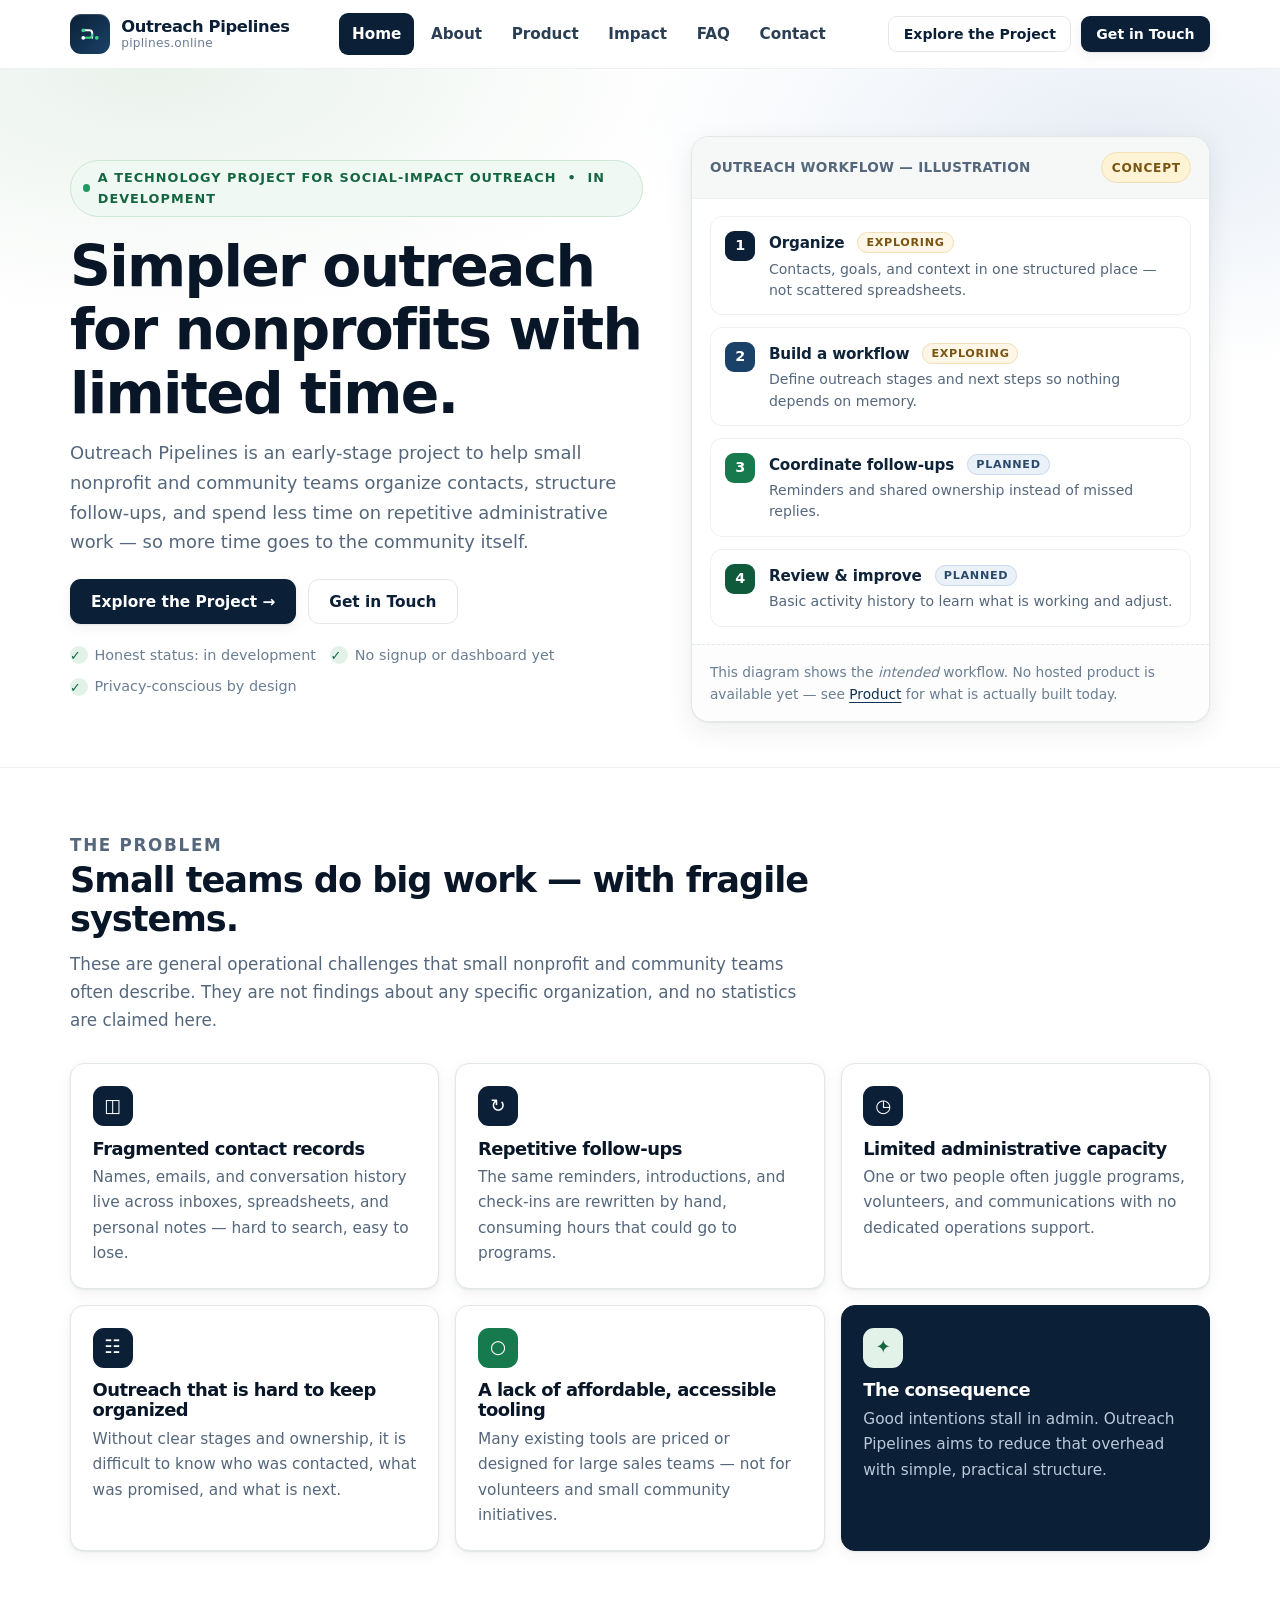
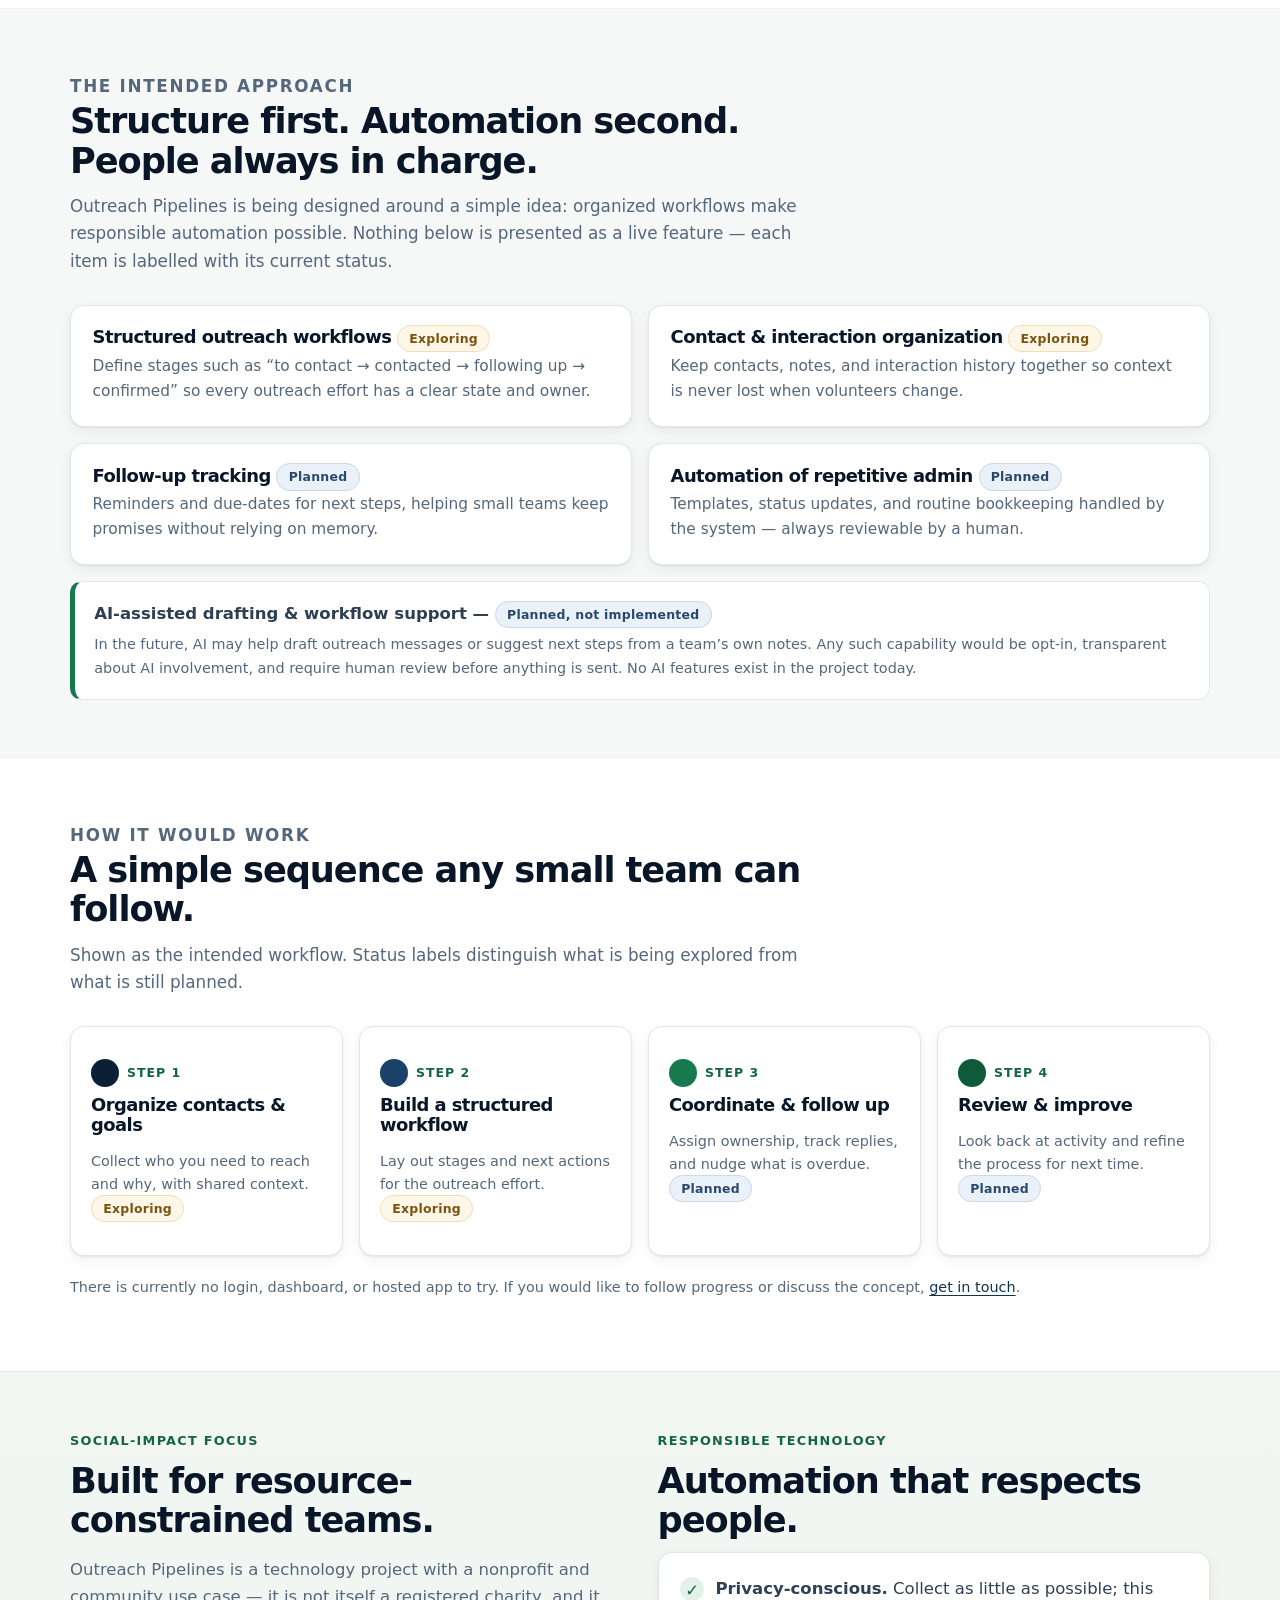
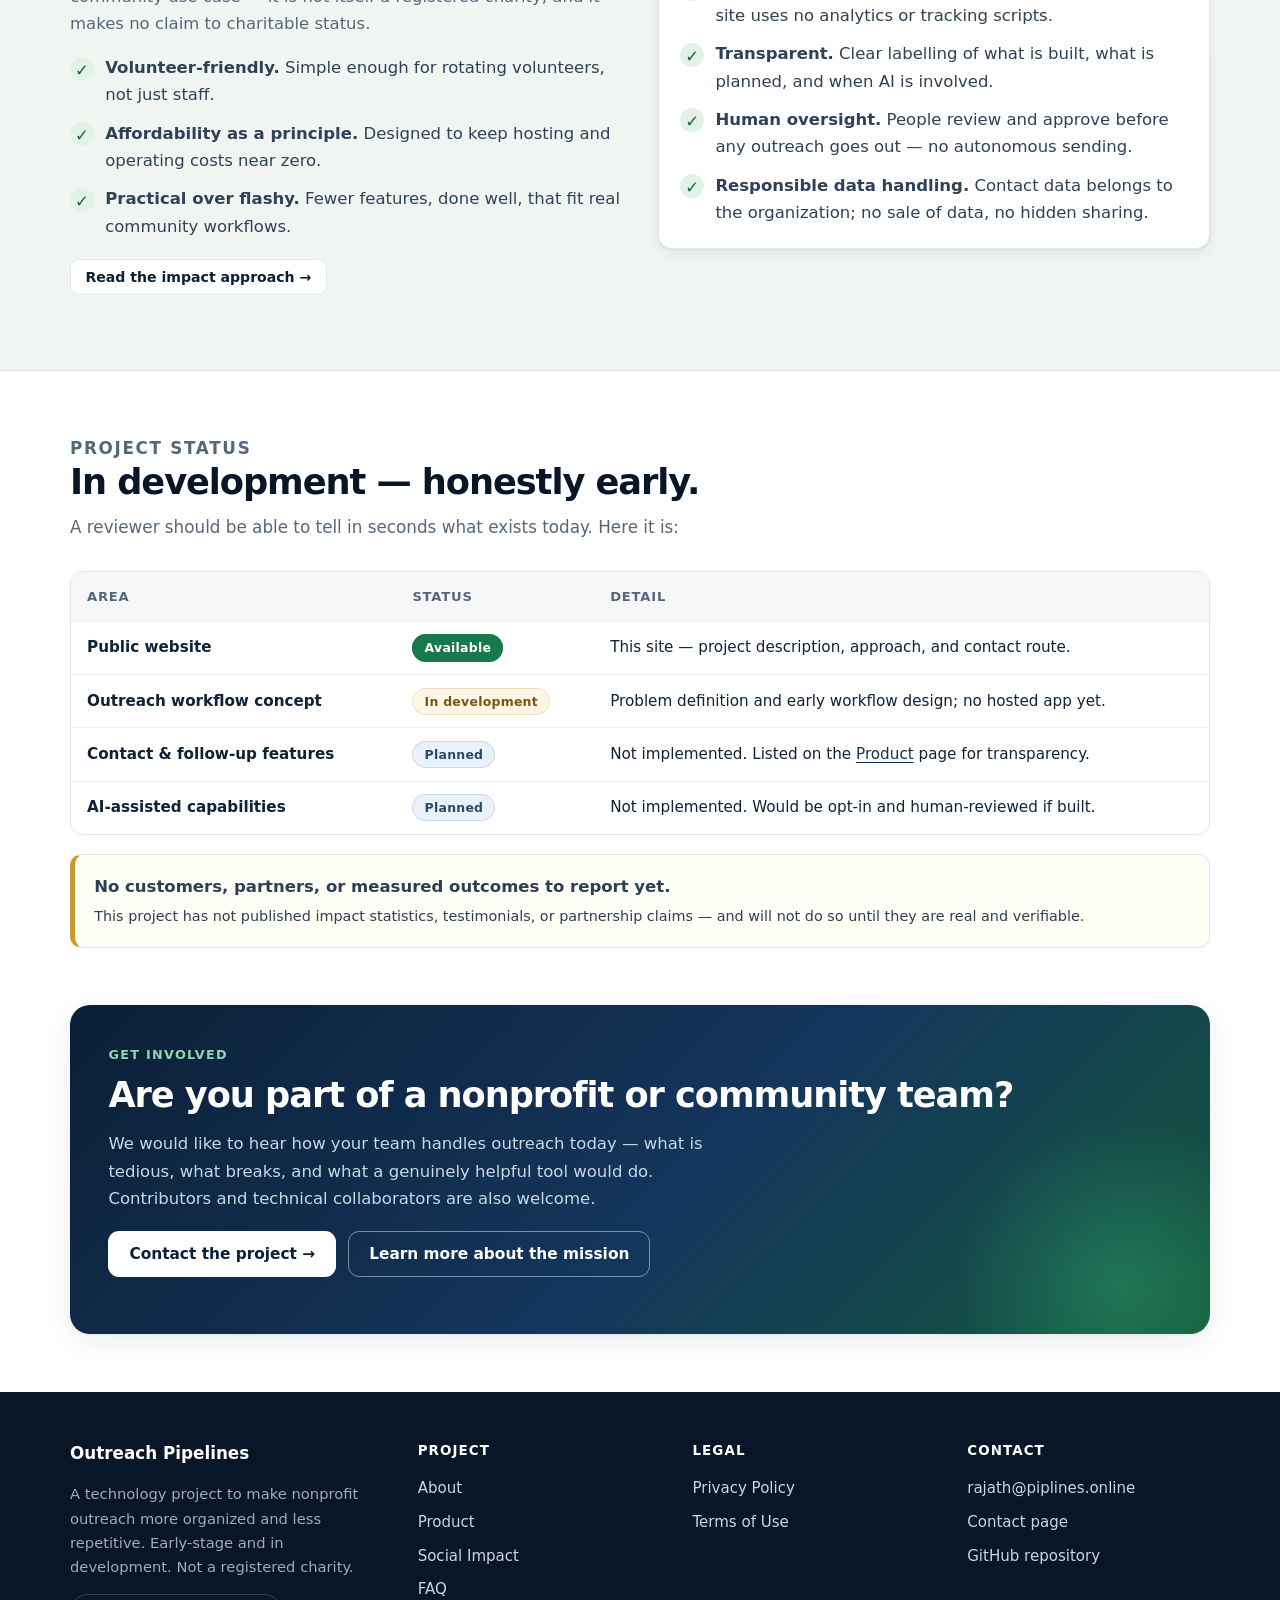
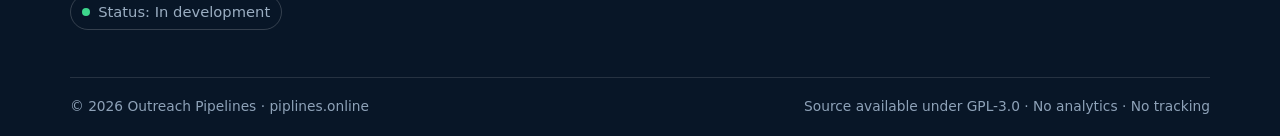
==== index.html @ 1926b042 "Add Outreach Pipelines public website (static, Cloudflare Pages ready)" ====
<!doctype html>
<html lang="en">
<head>
  <meta charset="utf-8">
  <meta name="viewport" content="width=device-width, initial-scale=1">
  <title>Outreach Pipelines — Simpler outreach for nonprofits with limited time</title>
  <meta name="description" content="Outreach Pipelines is an early-stage technology project helping small nonprofit and community teams organize outreach workflows, manage contacts responsibly, and reduce repetitive administrative work.">
  <link rel="canonical" href="https://piplines.online/">
  <meta property="og:type" content="website">
  <meta property="og:site_name" content="Outreach Pipelines">
  <meta property="og:title" content="Outreach Pipelines — Simpler outreach for nonprofits with limited time">
  <meta property="og:description" content="An early-stage technology project to organize nonprofit outreach, coordinate follow-ups, and reduce repetitive admin — with responsible, human-led automation.">
  <meta property="og:url" content="https://piplines.online/">
  <meta name="theme-color" content="#0B1F36">
  <link rel="icon" href="/favicon.svg" type="image/svg+xml">
  <link rel="stylesheet" href="/assets/css/styles.css">
  <script src="/assets/js/main.js" defer></script>
</head>
<body>
  <a class="skip-link" href="#main">Skip to content</a>

  <header class="site-header" data-header>
    <div class="container header-inner">
      <a class="brand" href="/" aria-label="Outreach Pipelines — home">
        <span class="brand-mark" aria-hidden="true">
          <svg width="24" height="24" viewBox="0 0 64 64" fill="none" aria-hidden="true">
            <path d="M14 22h16a8 8 0 0 1 8 8v12" stroke="#fff" stroke-width="5" stroke-linecap="round"/>
            <path d="M14 42h16a8 8 0 0 0 8-8" stroke="#3DD68C" stroke-width="5" stroke-linecap="round"/>
            <circle cx="14" cy="22" r="5" fill="#3DD68C"/><circle cx="14" cy="42" r="5" fill="#fff"/><circle cx="50" cy="42" r="5" fill="#3DD68C"/>
          </svg>
        </span>
        <span class="brand-text"><strong>Outreach Pipelines</strong><small>piplines.online</small></span>
      </a>
      <nav class="nav" data-nav aria-label="Primary">
        <a href="/" aria-current="page">Home</a>
        <a href="/about/">About</a>
        <a href="/product/">Product</a>
        <a href="/impact/">Impact</a>
        <a href="/faq/">FAQ</a>
        <a href="/contact/">Contact</a>
      </nav>
      <div class="header-cta">
        <a class="btn btn-secondary btn-small" href="/product/">Explore the Project</a>
        <a class="btn btn-primary btn-small" href="/contact/">Get in Touch</a>
        <button class="menu-button" type="button" data-menu-toggle aria-expanded="false" aria-controls="primary-nav">Menu ☰</button>
      </div>
    </div>
  </header>

  <main id="main">
    <!-- HERO -->
    <section class="hero">
      <div class="container hero-grid">
        <div>
          <p class="eyebrow"><span class="dot" aria-hidden="true"></span> A technology project for social-impact outreach &nbsp;•&nbsp; In development</p>
          <h1>Simpler outreach for nonprofits with limited time.</h1>
          <p class="lead">Outreach Pipelines is an early-stage project to help small nonprofit and community teams organize contacts, structure follow-ups, and spend less time on repetitive administrative work — so more time goes to the community itself.</p>
          <div class="hero-actions">
            <a class="btn btn-primary" href="/product/">Explore the Project →</a>
            <a class="btn btn-secondary" href="/contact/">Get in Touch</a>
          </div>
          <p class="hero-note">
            <span><span class="check" aria-hidden="true">✓</span> Honest status: in development</span>
            <span><span class="check" aria-hidden="true">✓</span> No signup or dashboard yet</span>
            <span><span class="check" aria-hidden="true">✓</span> Privacy-conscious by design</span>
          </p>
        </div>
        <div class="pipeline-card" role="img" aria-label="Illustration of a four-stage outreach workflow: organize, build, coordinate, review.">
          <div class="pipeline-card-head"><span>OUTREACH WORKFLOW — ILLUSTRATION</span><span class="status-pill">Concept</span></div>
          <div class="pipeline-steps">
            <div class="p-step"><span class="p-step-num">1</span><div><strong>Organize <span class="p-tag exploring">Exploring</span></strong><p>Contacts, goals, and context in one structured place — not scattered spreadsheets.</p></div></div>
            <div class="p-step"><span class="p-step-num">2</span><div><strong>Build a workflow <span class="p-tag exploring">Exploring</span></strong><p>Define outreach stages and next steps so nothing depends on memory.</p></div></div>
            <div class="p-step"><span class="p-step-num">3</span><div><strong>Coordinate follow-ups <span class="p-tag planned">Planned</span></strong><p>Reminders and shared ownership instead of missed replies.</p></div></div>
            <div class="p-step"><span class="p-step-num">4</span><div><strong>Review &amp; improve <span class="p-tag planned">Planned</span></strong><p>Basic activity history to learn what is working and adjust.</p></div></div>
          </div>
          <div class="pipeline-foot">This diagram shows the <em>intended</em> workflow. No hosted product is available yet — see <a href="/product/">Product</a> for what is actually built today.</div>
        </div>
      </div>
    </section>

    <!-- PROBLEM -->
    <section class="section">
      <div class="container">
        <div class="section-head">
          <p class="kicker">The problem</p>
          <h2>Small teams do big work — with fragile systems.</h2>
          <p>These are general operational challenges that small nonprofit and community teams often describe. They are not findings about any specific organization, and no statistics are claimed here.</p>
        </div>
        <div class="grid-3">
          <div class="card"><div class="icon" aria-hidden="true">◫</div><h3>Fragmented contact records</h3><p>Names, emails, and conversation history live across inboxes, spreadsheets, and personal notes — hard to search, easy to lose.</p></div>
          <div class="card"><div class="icon" aria-hidden="true">↻</div><h3>Repetitive follow-ups</h3><p>The same reminders, introductions, and check-ins are rewritten by hand, consuming hours that could go to programs.</p></div>
          <div class="card"><div class="icon" aria-hidden="true">◷</div><h3>Limited administrative capacity</h3><p>One or two people often juggle programs, volunteers, and communications with no dedicated operations support.</p></div>
          <div class="card"><div class="icon" aria-hidden="true">☷</div><h3>Outreach that is hard to keep organized</h3><p>Without clear stages and ownership, it is difficult to know who was contacted, what was promised, and what is next.</p></div>
          <div class="card"><div class="icon green" aria-hidden="true">○</div><h3>A lack of affordable, accessible tooling</h3><p>Many existing tools are priced or designed for large sales teams — not for volunteers and small community initiatives.</p></div>
          <div class="card" style="background:var(--navy-900);border-color:var(--navy-900);color:#E6EEF5"><div class="icon light" aria-hidden="true">✦</div><h3 style="color:#fff">The consequence</h3><p style="color:#B9C9DA">Good intentions stall in admin. Outreach Pipelines aims to reduce that overhead with simple, practical structure.</p></div>
        </div>
      </div>
    </section>

    <!-- SOLUTION -->
    <section class="section section-soft">
      <div class="container">
        <div class="section-head">
          <p class="kicker">The intended approach</p>
          <h2>Structure first. Automation second. People always in charge.</h2>
          <p>Outreach Pipelines is being designed around a simple idea: organized workflows make responsible automation possible. Nothing below is presented as a live feature — each item is labelled with its current status.</p>
        </div>
        <div class="grid-2">
          <div class="card"><h3>Structured outreach workflows <span class="badge soft-amber">Exploring</span></h3><p>Define stages such as “to contact → contacted → following up → confirmed” so every outreach effort has a clear state and owner.</p></div>
          <div class="card"><h3>Contact &amp; interaction organization <span class="badge soft-amber">Exploring</span></h3><p>Keep contacts, notes, and interaction history together so context is never lost when volunteers change.</p></div>
          <div class="card"><h3>Follow-up tracking <span class="badge soft-blue">Planned</span></h3><p>Reminders and due-dates for next steps, helping small teams keep promises without relying on memory.</p></div>
          <div class="card"><h3>Automation of repetitive admin <span class="badge soft-blue">Planned</span></h3><p>Templates, status updates, and routine bookkeeping handled by the system — always reviewable by a human.</p></div>
        </div>
        <div class="callout mt" style="margin-top:1rem">
          <strong>AI-assisted drafting &amp; workflow support — <span class="badge soft-blue">Planned, not implemented</span></strong>
          <p class="small muted" style="margin:.4rem 0 0">In the future, AI may help draft outreach messages or suggest next steps from a team’s own notes. Any such capability would be opt-in, transparent about AI involvement, and require human review before anything is sent. No AI features exist in the project today.</p>
        </div>
      </div>
    </section>

    <!-- HOW IT WORKS -->
    <section class="section">
      <div class="container">
        <div class="section-head">
          <p class="kicker">How it would work</p>
          <h2>A simple sequence any small team can follow.</h2>
          <p>Shown as the intended workflow. Status labels distinguish what is being explored from what is still planned.</p>
        </div>
        <div class="steps">
          <div class="step"><p class="step-num">Step 1</p><h3>Organize contacts &amp; goals</h3><p class="small muted">Collect who you need to reach and why, with shared context. <span class="badge soft-amber">Exploring</span></p></div>
          <div class="step"><p class="step-num">Step 2</p><h3>Build a structured workflow</h3><p class="small muted">Lay out stages and next actions for the outreach effort. <span class="badge soft-amber">Exploring</span></p></div>
          <div class="step"><p class="step-num">Step 3</p><h3>Coordinate &amp; follow up</h3><p class="small muted">Assign ownership, track replies, and nudge what is overdue. <span class="badge soft-blue">Planned</span></p></div>
          <div class="step"><p class="step-num">Step 4</p><h3>Review &amp; improve</h3><p class="small muted">Look back at activity and refine the process for next time. <span class="badge soft-blue">Planned</span></p></div>
        </div>
        <p class="small muted mt">There is currently no login, dashboard, or hosted app to try. If you would like to follow progress or discuss the concept, <a href="/contact/">get in touch</a>.</p>
      </div>
    </section>

    <!-- IMPACT + RESPONSIBLE -->
    <section class="section section-tint">
      <div class="container split">
        <div>
          <p class="kicker">Social-impact focus</p>
          <h2>Built for resource-constrained teams.</h2>
          <p class="muted">Outreach Pipelines is a technology project with a nonprofit and community use case — it is not itself a registered charity, and it makes no claim to charitable status.</p>
          <ul class="list-clean">
            <li><span class="tick" aria-hidden="true">✓</span><span><strong>Volunteer-friendly.</strong> Simple enough for rotating volunteers, not just staff.</span></li>
            <li><span class="tick" aria-hidden="true">✓</span><span><strong>Affordability as a principle.</strong> Designed to keep hosting and operating costs near zero.</span></li>
            <li><span class="tick" aria-hidden="true">✓</span><span><strong>Practical over flashy.</strong> Fewer features, done well, that fit real community workflows.</span></li>
          </ul>
          <p class="mt"><a class="btn btn-secondary btn-small" href="/impact/">Read the impact approach →</a></p>
        </div>
        <div>
          <p class="kicker">Responsible technology</p>
          <h2>Automation that respects people.</h2>
          <div class="card">
            <ul class="list-clean" style="margin-top:0">
              <li><span class="tick" aria-hidden="true">✓</span><span><strong>Privacy-conscious.</strong> Collect as little as possible; this site uses no analytics or tracking scripts.</span></li>
              <li><span class="tick" aria-hidden="true">✓</span><span><strong>Transparent.</strong> Clear labelling of what is built, what is planned, and when AI is involved.</span></li>
              <li><span class="tick" aria-hidden="true">✓</span><span><strong>Human oversight.</strong> People review and approve before any outreach goes out — no autonomous sending.</span></li>
              <li><span class="tick" aria-hidden="true">✓</span><span><strong>Responsible data handling.</strong> Contact data belongs to the organization; no sale of data, no hidden sharing.</span></li>
            </ul>
          </div>
        </div>
      </div>
    </section>

    <!-- STATUS -->
    <section class="section">
      <div class="container">
        <div class="section-head">
          <p class="kicker">Project status</p>
          <h2>In development — honestly early.</h2>
          <p>A reviewer should be able to tell in seconds what exists today. Here it is:</p>
        </div>
        <div class="table-wrap">
          <table>
            <thead><tr><th scope="col">Area</th><th scope="col">Status</th><th scope="col">Detail</th></tr></thead>
            <tbody>
              <tr><td><strong>Public website</strong></td><td><span class="badge solid-green">Available</span></td><td>This site — project description, approach, and contact route.</td></tr>
              <tr><td><strong>Outreach workflow concept</strong></td><td><span class="badge soft-amber">In development</span></td><td>Problem definition and early workflow design; no hosted app yet.</td></tr>
              <tr><td><strong>Contact &amp; follow-up features</strong></td><td><span class="badge soft-blue">Planned</span></td><td>Not implemented. Listed on the <a href="/product/">Product</a> page for transparency.</td></tr>
              <tr><td><strong>AI-assisted capabilities</strong></td><td><span class="badge soft-blue">Planned</span></td><td>Not implemented. Would be opt-in and human-reviewed if built.</td></tr>
            </tbody>
          </table>
        </div>
        <div class="callout amber mt"><strong>No customers, partners, or measured outcomes to report yet.</strong><p class="small" style="margin:.35rem 0 0">This project has not published impact statistics, testimonials, or partnership claims — and will not do so until they are real and verifiable.</p></div>
      </div>
    </section>

    <!-- FINAL CTA -->
    <section class="section" style="padding-top:0">
      <div class="container">
        <div class="cta-band">
          <p class="kicker" style="color:#8FD6AE">Get involved</p>
          <h2>Are you part of a nonprofit or community team?</h2>
          <p>We would like to hear how your team handles outreach today — what is tedious, what breaks, and what a genuinely helpful tool would do. Contributors and technical collaborators are also welcome.</p>
          <div class="hero-actions">
            <a class="btn btn-light" href="/contact/">Contact the project →</a>
            <a class="btn btn-outline-light" href="/about/">Learn more about the mission</a>
          </div>
        </div>
      </div>
    </section>
  </main>

  <footer class="site-footer">
    <div class="container">
      <div class="footer-grid">
        <div class="footer-brand">
          <strong>Outreach Pipelines</strong>
          <p>A technology project to make nonprofit outreach more organized and less repetitive. Early-stage and in development. Not a registered charity.</p>
          <p><span class="footer-status"><i aria-hidden="true"></i> Status: In development</span></p>
        </div>
        <div class="footer-col"><h4>Project</h4><ul><li><a href="/about/">About</a></li><li><a href="/product/">Product</a></li><li><a href="/impact/">Social Impact</a></li><li><a href="/faq/">FAQ</a></li></ul></div>
        <div class="footer-col"><h4>Legal</h4><ul><li><a href="/privacy/">Privacy Policy</a></li><li><a href="/terms/">Terms of Use</a></li></ul></div>
        <div class="footer-col"><h4>Contact</h4><ul><li><a href="mailto:rajath@piplines.online">rajath@piplines.online</a></li><li><a href="/contact/">Contact page</a></li><li><a href="https://github.com/Rajathk6/Outreach_piplines" rel="noopener">GitHub repository</a></li></ul></div>
      </div>
      <div class="footer-bottom">
        <span>© <span data-year>2026</span> Outreach Pipelines · piplines.online</span>
        <span>Source available under GPL-3.0 · No analytics · No tracking</span>
      </div>
    </div>
  </footer>
</body>
</html>
---- assets/css/styles.css ----
:root{
  --navy-950:#081627;
  --navy-900:#0B1F36;
  --navy-800:#123252;
  --navy-700:#1A4268;
  --ink:#0F2338;
  --muted:#55677C;
  --muted-2:#6B7E93;
  --line:#E2E8E6;
  --line-soft:#EDF1EF;
  --bg:#FFFFFF;
  --bg-soft:#F6F8F7;
  --bg-tint:#EFF4F0;
  --green-700:#146642;
  --green-600:#177A4E;
  --green-500:#1E9A62;
  --green-100:#E3F2E9;
  --green-50:#F0F8F3;
  --amber-bg:#FEF6E7;
  --amber-line:#F0DFB8;
  --amber-ink:#7A5410;
  --blue-bg:#EBF1F8;
  --radius:14px;
  --radius-sm:10px;
  --shadow:0 1px 2px rgba(8,22,39,.06),0 8px 28px rgba(8,22,39,.08);
  --shadow-sm:0 1px 2px rgba(8,22,39,.07),0 4px 14px rgba(8,22,39,.06);
  --font-sans:Inter,ui-sans-serif,system-ui,-apple-system,"Segoe UI",Roboto,"Helvetica Neue",Arial,"Noto Sans",sans-serif;
  --font-serif:"Newsreader",Georgia,"Times New Roman",serif;
  --max:1140px;
}
*{box-sizing:border-box}
html{scroll-behavior:smooth}
@media (prefers-reduced-motion:reduce){html{scroll-behavior:auto}*{animation:none!important;transition:none!important}}
body{
  margin:0;
  font-family:var(--font-sans);
  color:var(--ink);
  background:var(--bg);
  line-height:1.65;
  font-size:16.5px;
  -webkit-font-smoothing:antialiased;
  text-rendering:optimizeLegibility;
}
img{max-width:100%;height:auto}
a{color:var(--navy-800);text-underline-offset:3px}
a:hover{color:var(--green-700)}
:focus-visible{outline:3px solid #7AB89A;outline-offset:3px;border-radius:6px}
.skip-link{
  position:absolute;left:-999px;top:0;background:var(--navy-900);color:#fff;
  padding:.7rem 1rem;z-index:200;border-radius:0 0 10px 0;font-weight:600
}
.skip-link:focus{left:0}
.container{width:min(var(--max),100% - 2.5rem);margin-inline:auto}
.site-header{
  position:sticky;top:0;z-index:50;
  background:rgba(255,255,255,.92);
  backdrop-filter:blur(12px);-webkit-backdrop-filter:blur(12px);
  border-bottom:1px solid var(--line-soft);
}
.site-header.scrolled{box-shadow:0 6px 24px rgba(8,22,39,.07)}
.header-inner{display:flex;align-items:center;justify-content:space-between;gap:1rem;padding:.8rem 0}
.brand{display:flex;align-items:center;gap:.7rem;text-decoration:none;color:var(--navy-900)}
.brand-mark{
  width:40px;height:40px;border-radius:11px;display:grid;place-items:center;flex-shrink:0;
  background:linear-gradient(135deg,var(--navy-900),var(--navy-700));
  box-shadow:inset 0 1px 0 rgba(255,255,255,.18);
}
.brand-text{display:flex;flex-direction:column;line-height:1.15}
.brand-text strong{font-size:1.02rem;letter-spacing:-.02em}
.brand-text small{color:var(--muted-2);font-size:.76rem;letter-spacing:.02em}
.nav{display:flex;align-items:center;gap:.25rem}
.nav a{
  text-decoration:none;color:#2A3E54;font-weight:550;font-size:.95rem;
  padding:.55rem .8rem;border-radius:9px;white-space:nowrap;
}
.nav a:hover{background:var(--bg-soft);color:var(--navy-900)}
.nav a[aria-current="page"]{background:var(--navy-900);color:#fff}
.header-cta{display:flex;align-items:center;gap:.6rem}
.btn{
  display:inline-flex;align-items:center;justify-content:center;gap:.5rem;
  font-weight:650;font-size:.96rem;text-decoration:none;cursor:pointer;
  padding:.78rem 1.25rem;border-radius:11px;border:1px solid transparent;
  line-height:1.2;transition:transform .12s ease,box-shadow .18s ease,background .18s ease;
}
.btn-primary{background:var(--navy-900);color:#fff;box-shadow:var(--shadow-sm)}
.btn-primary:hover{background:var(--navy-800);color:#fff;transform:translateY(-1px)}
.btn-accent{background:var(--green-600);color:#fff;box-shadow:var(--shadow-sm)}
.btn-accent:hover{background:var(--green-700);color:#fff;transform:translateY(-1px)}
.btn-secondary{background:#fff;color:var(--navy-900);border-color:var(--line)}
.btn-secondary:hover{border-color:var(--navy-900);color:var(--navy-900)}
.btn-small{padding:.55rem .9rem;font-size:.88rem;border-radius:9px}
.menu-button{display:none;border:1px solid var(--line);background:#fff;border-radius:10px;padding:.55rem .7rem;font-weight:700;cursor:pointer;color:var(--navy-900)}
/* Hero */
.hero{padding:4.2rem 0 2.8rem;background:
  radial-gradient(900px 420px at 12% 0%,#EAF2EC 0%,transparent 60%),
  radial-gradient(800px 380px at 88% 10%,#E8EEF6 0%,transparent 62%),
  #fff;
  border-bottom:1px solid var(--line-soft);
}
.hero-grid{display:grid;grid-template-columns:1.05fr .95fr;gap:3rem;align-items:center}
.eyebrow{
  display:inline-flex;align-items:center;gap:.5rem;
  font-size:.8rem;font-weight:700;letter-spacing:.08em;text-transform:uppercase;
  color:var(--green-700);background:var(--green-50);border:1px solid #CDE6D6;
  padding:.42rem .75rem;border-radius:999px;margin:0 0 1.1rem;
}
.eyebrow .dot{width:8px;height:8px;border-radius:50%;background:var(--green-500);display:inline-block}
h1,h2,h3{line-height:1.12;letter-spacing:-.03em;color:var(--navy-950);margin:0 0 .8rem}
h1{font-size:clamp(2.3rem,4.6vw,3.55rem);font-weight:800;max-width:16ch}
h2{font-size:clamp(1.6rem,2.8vw,2.2rem);font-weight:800}
h3{font-size:1.12rem;font-weight:750}
.lead{font-size:1.12rem;color:var(--muted);max-width:58ch;margin:0 0 1.4rem}
.hero-actions{display:flex;flex-wrap:wrap;gap:.75rem;margin:0 0 1.2rem}
.hero-note{display:flex;flex-wrap:wrap;gap:.5rem .9rem;color:var(--muted-2);font-size:.9rem;margin:0}
.hero-note span{display:inline-flex;align-items:center;gap:.4rem}
.check{width:18px;height:18px;border-radius:50%;background:var(--green-100);color:var(--green-700);display:inline-grid;place-items:center;font-weight:800;font-size:.8rem}
/* Pipeline visual */
.pipeline-card{
  background:#fff;border:1px solid var(--line);border-radius:18px;box-shadow:var(--shadow);
  overflow:hidden;
}
.pipeline-card-head{
  display:flex;align-items:center;justify-content:space-between;
  padding:.9rem 1.1rem;border-bottom:1px solid var(--line-soft);background:var(--bg-soft);
  font-size:.85rem;font-weight:700;color:var(--muted);letter-spacing:.02em;
}
.status-pill{font-size:.76rem;font-weight:800;letter-spacing:.06em;text-transform:uppercase;background:#FFF3D6;border:1px solid var(--amber-line);color:var(--amber-ink);padding:.3rem .6rem;border-radius:999px}
.pipeline-steps{padding:1.1rem;display:grid;gap:.75rem}
.p-step{display:flex;gap:.85rem;align-items:flex-start;border:1px solid var(--line-soft);border-radius:12px;padding:.85rem .9rem;background:#fff}
.p-step-num{width:30px;height:30px;border-radius:9px;background:var(--navy-900);color:#fff;display:grid;place-items:center;font-weight:800;flex-shrink:0;font-size:.9rem}
.p-step:nth-child(2) .p-step-num{background:var(--navy-700)}
.p-step:nth-child(3) .p-step-num{background:var(--green-600)}
.p-step:nth-child(4) .p-step-num{background:#0E5A3B}
.p-step strong{display:block;font-size:.95rem;letter-spacing:-.01em}
.p-step p{margin:.15rem 0 0;color:var(--muted);font-size:.88rem;line-height:1.5}
.p-tag{font-size:.7rem;font-weight:800;letter-spacing:.06em;text-transform:uppercase;border-radius:999px;padding:.18rem .5rem;margin-left:.5rem;vertical-align:middle}
.p-tag.planned{background:var(--blue-bg);color:#2B4A6B;border:1px solid #CBD9EA}
.p-tag.exploring{background:var(--amber-bg);color:var(--amber-ink);border:1px solid var(--amber-line)}
.pipeline-foot{padding:.95rem 1.1rem;border-top:1px dashed var(--line);color:var(--muted-2);font-size:.86rem;background:#FCFDFC}
/* Sections */
.section{padding:3.6rem 0}
.section-soft{background:var(--bg-soft);border-top:1px solid var(--line-soft);border-bottom:1px solid var(--line-soft)}
.section-tint{background:linear-gradient(180deg,#F3F7F4,#EFF4F0);border-top:1px solid #DDE7E0;border-bottom:1px solid #DDE7E0}
.kicker{font-size:.8rem;font-weight:800;letter-spacing:.1em;text-transform:uppercase;color:var(--green-700);margin:0 0 .6rem}
.section-head{max-width:72ch;margin-bottom:1.8rem}
.section-head p{color:var(--muted);font-size:1.05rem;margin:.4rem 0 0}
.grid-3{display:grid;grid-template-columns:repeat(3,1fr);gap:1rem}
.grid-2{display:grid;grid-template-columns:repeat(2,1fr);gap:1rem}
.grid-4{display:grid;grid-template-columns:repeat(4,1fr);gap:1rem}
.card{background:#fff;border:1px solid var(--line);border-radius:var(--radius);padding:1.35rem;box-shadow:var(--shadow-sm)}
.card h3{margin-bottom:.4rem}
.card p{margin:.2rem 0 0;color:var(--muted);font-size:.96rem}
.icon{width:40px;height:40px;border-radius:11px;display:grid;place-items:center;background:var(--navy-900);color:#fff;font-size:1.15rem;margin-bottom:.8rem}
.icon.green{background:var(--green-600)}
.icon.light{background:var(--green-100);color:var(--green-700)}
.icon.navy-soft{background:var(--blue-bg);color:var(--navy-800)}
.callout{
  border:1px solid var(--line);border-left:5px solid var(--green-600);
  background:#fff;border-radius:12px;padding:1.1rem 1.2rem;color:#2D3F52;
}
.callout.amber{border-left-color:#C99A2B;background:#FFFEF7}
.badge-row{display:flex;flex-wrap:wrap;gap:.5rem;margin:.8rem 0 0}
.badge{font-size:.78rem;font-weight:750;letter-spacing:.02em;border-radius:999px;padding:.32rem .7rem;border:1px solid var(--line);background:#fff;color:#33475E}
.badge.solid-dark{background:var(--navy-900);color:#fff;border-color:var(--navy-900)}
.badge.solid-green{background:var(--green-600);color:#fff;border-color:var(--green-600)}
.badge.soft-green{background:var(--green-50);color:var(--green-700);border-color:#CDE6D6}
.badge.soft-blue{background:var(--blue-bg);color:#28496E;border-color:#CBD9EA}
.badge.soft-amber{background:var(--amber-bg);color:var(--amber-ink);border-color:var(--amber-line)}
.steps{display:grid;grid-template-columns:repeat(4,1fr);gap:1rem;counter-reset:step}
.step{background:#fff;border:1px solid var(--line);border-radius:var(--radius);padding:1.25rem;position:relative;box-shadow:var(--shadow-sm)}
.step-num{font-size:.78rem;font-weight:800;letter-spacing:.08em;text-transform:uppercase;color:var(--green-700);margin-bottom:.5rem;display:flex;align-items:center;gap:.5rem}
.step-num::before{content:"";width:28px;height:28px;border-radius:50%;background:var(--navy-900);display:inline-block}
.step:nth-child(1) .step-num::before{background:var(--navy-900)}
.step:nth-child(2) .step-num::before{background:var(--navy-700)}
.step:nth-child(3) .step-num::before{background:var(--green-600)}
.step:nth-child(4) .step-num::before{background:#0E5A3B}
.split{display:grid;grid-template-columns:1fr 1fr;gap:2.2rem;align-items:start}
.list-clean{list-style:none;padding:0;margin:.8rem 0 0;display:grid;gap:.7rem}
.list-clean li{display:flex;gap:.7rem;align-items:flex-start;color:#2E4156}
.list-clean .tick{width:24px;height:24px;border-radius:50%;background:var(--green-100);color:var(--green-700);display:grid;place-items:center;font-weight:900;flex-shrink:0;margin-top:.15rem}
.table-wrap{overflow-x:auto;border:1px solid var(--line);border-radius:12px;background:#fff}
table{width:100%;border-collapse:collapse;font-size:.95rem;min-width:620px}
th,td{text-align:left;padding:.85rem 1rem;border-bottom:1px solid var(--line-soft);vertical-align:top}
th{background:var(--bg-soft);font-size:.82rem;letter-spacing:.06em;text-transform:uppercase;color:var(--muted)}
tr:last-child td{border-bottom:none}
/* Page hero */
.page-hero{padding:3.2rem 0 2.2rem;border-bottom:1px solid var(--line-soft);background:linear-gradient(180deg,#F7FAF8,#fff)}
.page-hero h1{font-size:clamp(2rem,4vw,2.9rem)}
.page-hero p{color:var(--muted);font-size:1.08rem;max-width:68ch}
.breadcrumbs{font-size:.86rem;color:var(--muted-2);margin-bottom:.8rem}
.breadcrumbs a{text-decoration:none}
/* FAQ */
details.faq{border:1px solid var(--line);border-radius:12px;background:#fff;padding:1rem 1.15rem;box-shadow:var(--shadow-sm)}
details.faq + details.faq{margin-top:.75rem}
details.faq summary{cursor:pointer;font-weight:700;color:var(--navy-900);list-style:none;display:flex;justify-content:space-between;align-items:center;gap:1rem}
details.faq summary::-webkit-details-marker{display:none}
details.faq summary::after{content:"+";width:28px;height:28px;border-radius:50%;background:var(--bg-soft);display:grid;place-items:center;font-weight:800;flex-shrink:0}
details.faq[open] summary::after{content:"–";background:var(--navy-900);color:#fff}
details.faq p, details.faq ul{color:var(--muted)}
/* Forms */
.form-card{background:#fff;border:1px solid var(--line);border-radius:16px;box-shadow:var(--shadow);padding:1.5rem}
label{font-weight:700;font-size:.92rem;display:block;margin:.9rem 0 .35rem;color:var(--navy-900)}
input[type="text"],input[type="email"],select,textarea{
  width:100%;border:1px solid #C8D2CE;border-radius:10px;padding:.75rem .85rem;
  font:inherit;color:var(--ink);background:#fff;
}
textarea{min-height:140px;resize:vertical}
input:focus,select:focus,textarea:focus{outline:3px solid #9CC8B1;outline-offset:1px;border-color:var(--green-600)}
.hint{font-size:.86rem;color:var(--muted-2);margin:.3rem 0 0}
.form-status{border-radius:11px;padding:.9rem 1rem;margin-top:1rem;font-size:.94rem;display:none}
.form-status.show{display:block}
.form-status.success{background:var(--green-50);border:1px solid #BFDCC8;color:#14482E}
.form-status.error{background:#FDF0F0;border:1px solid #E9B9B9;color:#7A1F1F}
/* Footer */
.site-footer{background:var(--navy-950);color:#C9D6E3;margin-top:0}
.footer-grid{display:grid;grid-template-columns:1.3fr 1fr 1fr 1fr;gap:2rem;padding:3rem 0 2rem}
.site-footer a{color:#C9D6E3;text-decoration:none}
.site-footer a:hover{color:#fff;text-decoration:underline}
.footer-brand strong{color:#fff;font-size:1.05rem;display:block}
.footer-brand p{font-size:.92rem;color:#9AADC1}
.footer-col h4{color:#fff;font-size:.84rem;letter-spacing:.08em;text-transform:uppercase;margin:0 0 .9rem}
.footer-col ul{list-style:none;margin:0;padding:0;display:grid;gap:.55rem;font-size:.94rem}
.footer-bottom{border-top:1px solid rgba(255,255,255,.12);padding:1.1rem 0;display:flex;flex-wrap:wrap;gap:.6rem 1.4rem;justify-content:space-between;align-items:center;font-size:.86rem;color:#8EA2B8}
.footer-status{display:inline-flex;align-items:center;gap:.5rem;border:1px solid rgba(255,255,255,.18);border-radius:999px;padding:.3rem .7rem}
.footer-status i{width:8px;height:8px;border-radius:50%;background:#3DD68C;display:inline-block}
/* Prose */
.prose{max-width:78ch}
.prose h2{margin-top:2.2rem;font-size:1.45rem}
.prose h3{margin-top:1.6rem}
.prose p,.prose li{color:#32475D}
.prose ul{padding-left:1.2rem}
.owner-note{border:1px dashed #B89A3E;background:#FFFEF3;border-radius:10px;padding:.75rem .9rem;font-size:.9rem;color:#6B5518;margin:.9rem 0}
.legal-meta{font-size:.88rem;color:var(--muted-2);border:1px solid var(--line);background:var(--bg-soft);border-radius:10px;padding:.7rem .9rem}
/* CTA band */
.cta-band{background:linear-gradient(135deg,var(--navy-900),#14365C 55%,#14573A);color:#fff;border-radius:20px;padding:2.4rem;box-shadow:var(--shadow);position:relative;overflow:hidden}
.cta-band::after{content:"";position:absolute;inset:auto -80px -120px auto;width:340px;height:340px;background:radial-gradient(circle,rgba(61,214,140,.28),transparent 70%)}
.cta-band h2{color:#fff;margin-bottom:.5rem}
.cta-band p{color:#C8D8E6;max-width:62ch}
.cta-band .hero-actions{margin-top:1.2rem}
.btn-light{background:#fff;color:var(--navy-900)}
.btn-light:hover{background:#EEF4F0;color:var(--navy-900)}
.btn-outline-light{background:transparent;color:#fff;border-color:rgba(255,255,255,.45)}
.btn-outline-light:hover{border-color:#fff;color:#fff}
/* Utilities */
.muted{color:var(--muted)}
.small{font-size:.9rem}
.center{text-align:center}
.mt{margin-top:1.2rem}
.divider{height:1px;background:var(--line-soft);margin:1.4rem 0}
.two-col-cta{display:grid;grid-template-columns:1fr 1fr;gap:1rem}
/* Responsive */
@media (max-width:960px){
  .hero-grid{grid-template-columns:1fr;gap:1.8rem}
  .hero{padding:2.8rem 0 2rem}
  .grid-3,.grid-2{grid-template-columns:1fr 1fr}
  .grid-4,.steps{grid-template-columns:1fr 1fr}
  .split{grid-template-columns:1fr;gap:1.4rem}
  .footer-grid{grid-template-columns:1fr 1fr}
  .two-col-cta{grid-template-columns:1fr}
}
@media (max-width:640px){
  body{font-size:16px}
  .nav{
    display:none;position:absolute;top:100%;left:0;right:0;
    background:#fff;border-bottom:1px solid var(--line);box-shadow:var(--shadow);
    flex-direction:column;align-items:stretch;padding:.6rem;
  }
  .nav.open{display:flex}
  .nav a{padding:.8rem .9rem}
  .menu-button{display:inline-flex}
  .header-cta .btn-secondary{display:none}
  .grid-3,.grid-2,.grid-4,.steps{grid-template-columns:1fr}
  .section{padding:2.6rem 0}
  .cta-band{padding:1.6rem}
  .footer-grid{grid-template-columns:1fr}
  .container{width:min(var(--max),100% - 1.6rem)}
}
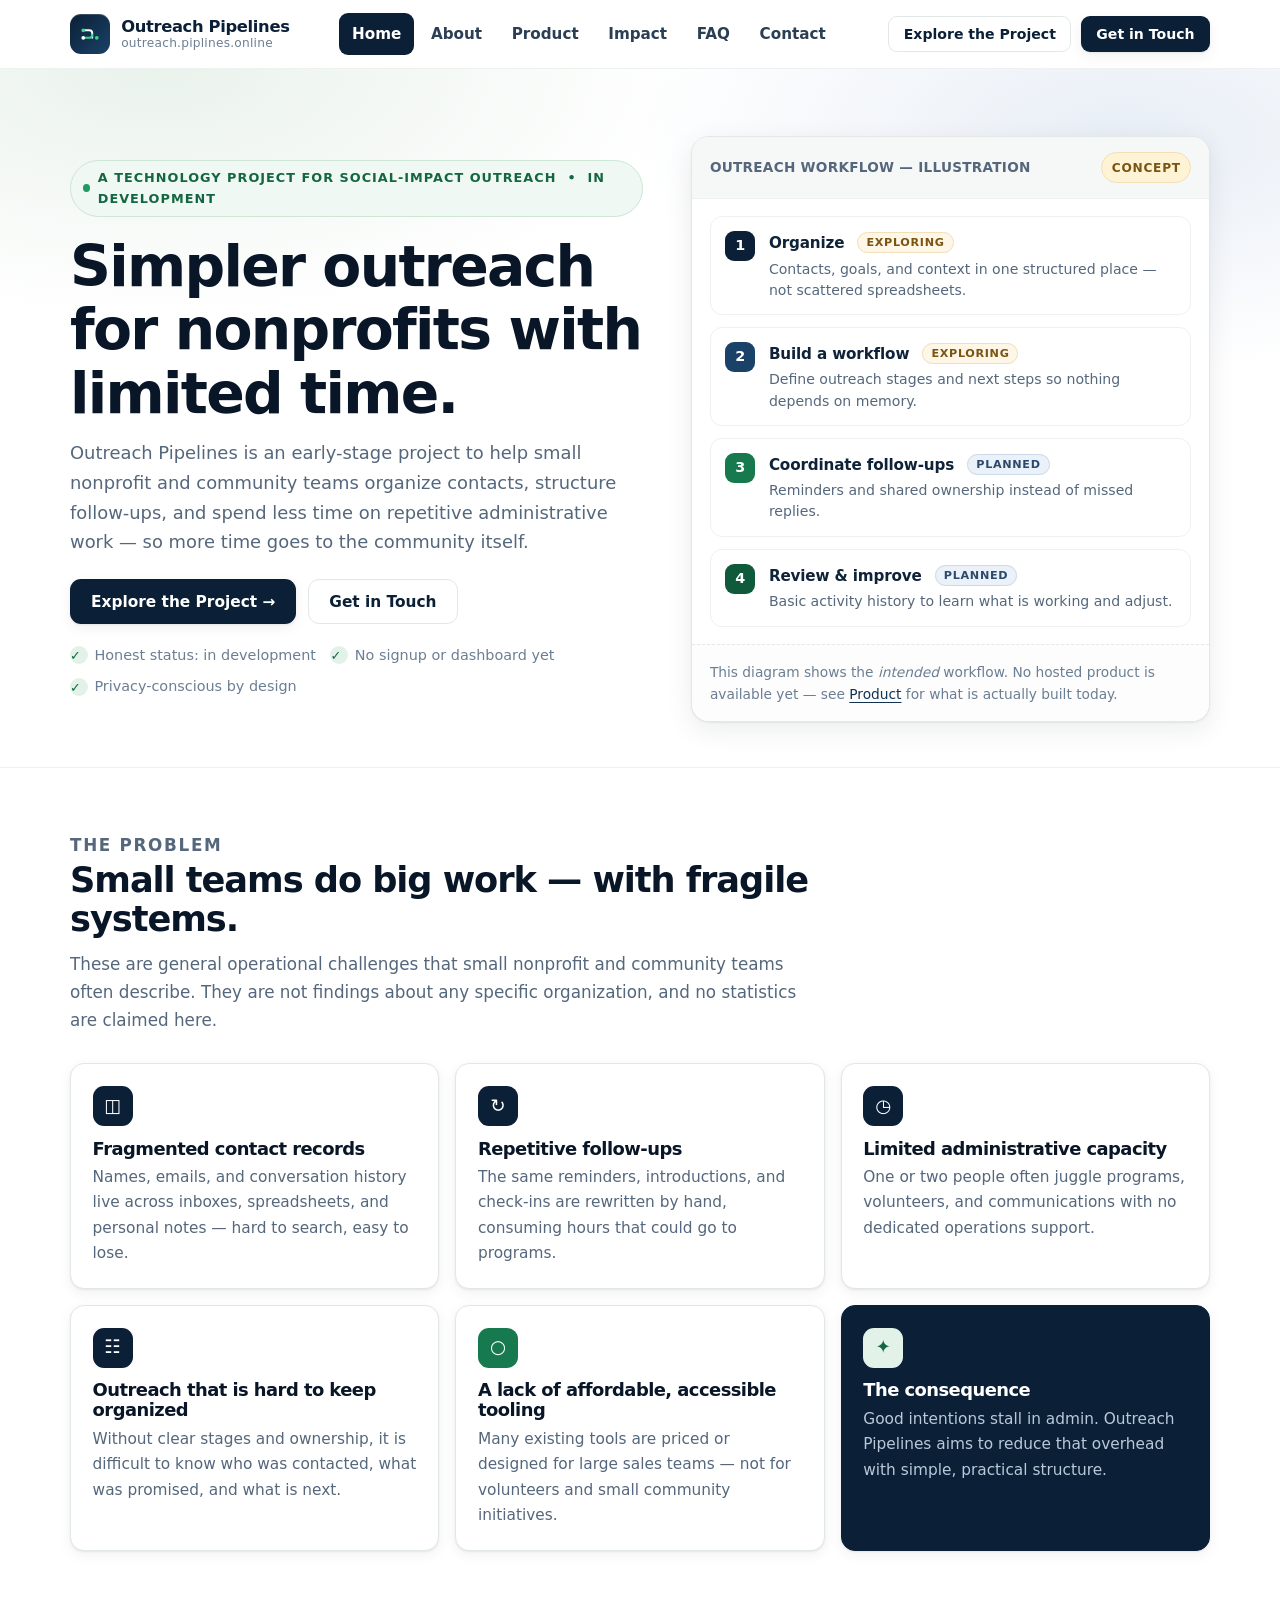
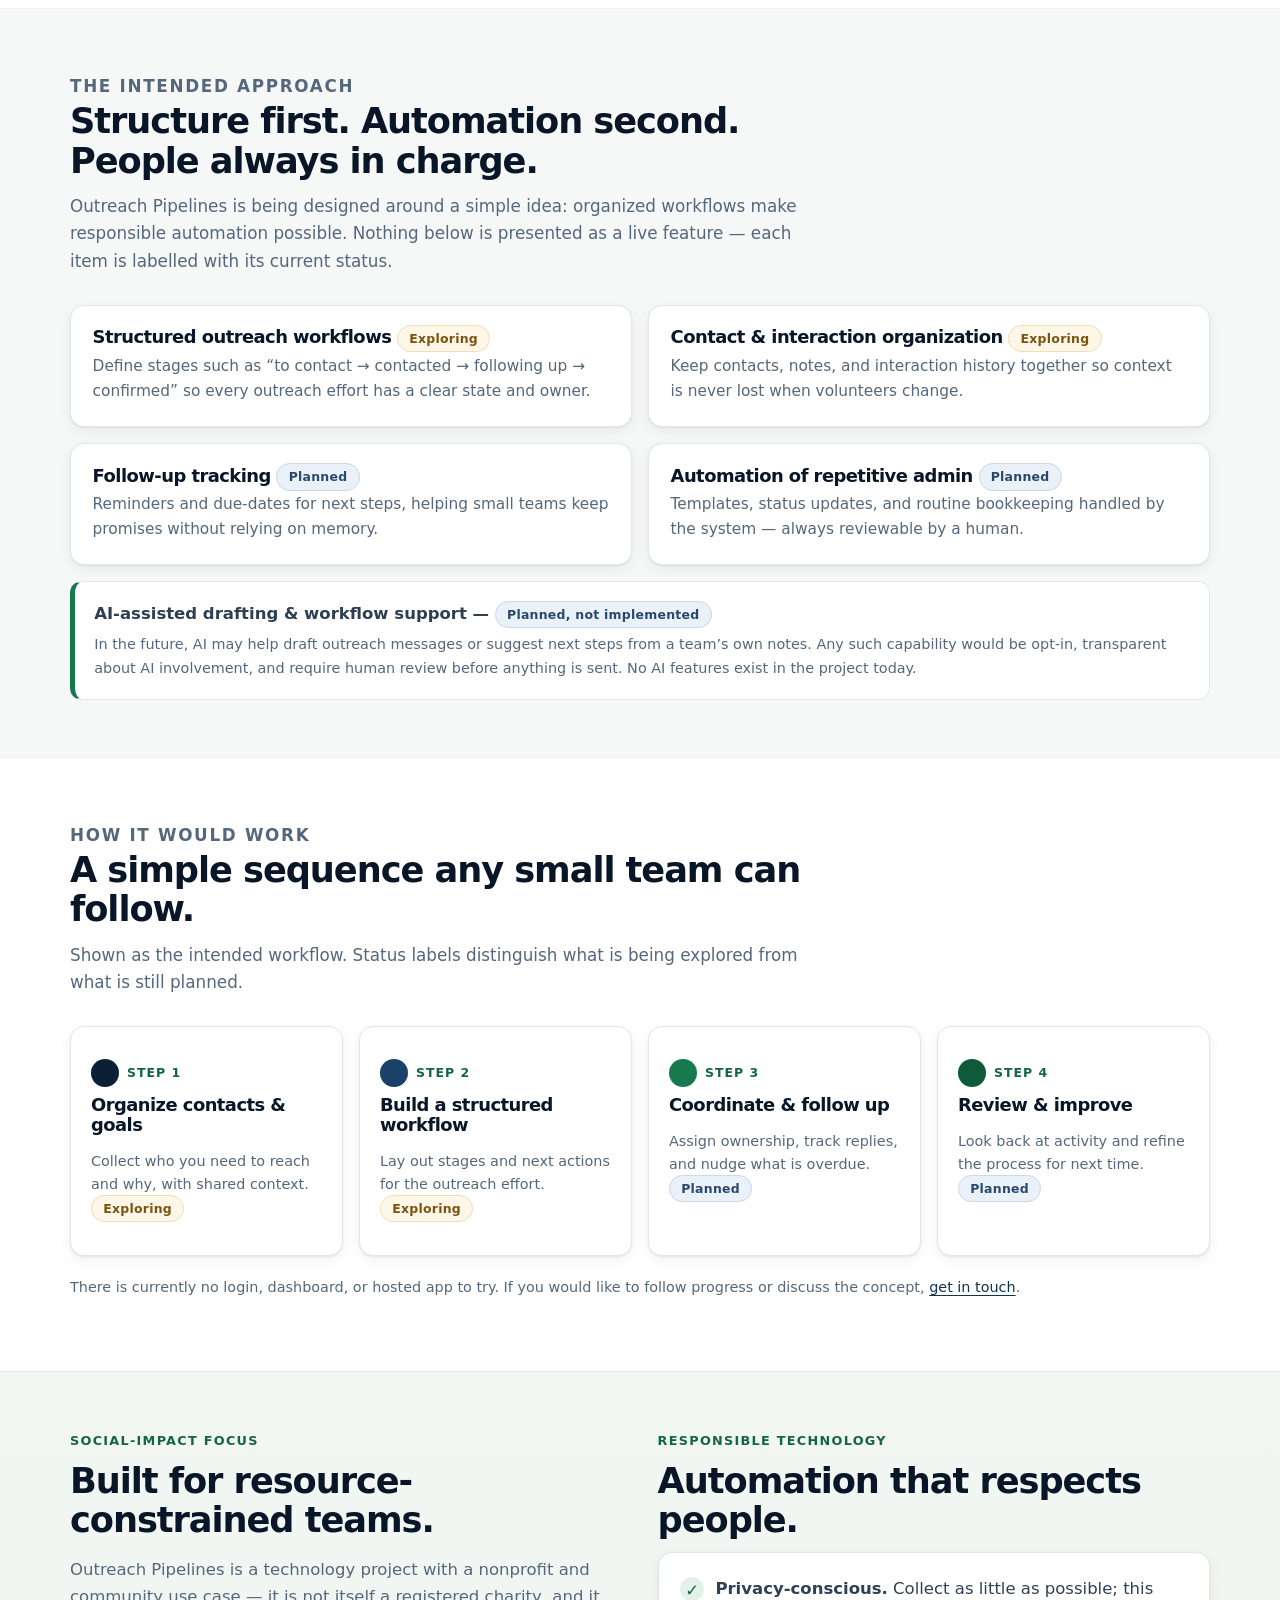
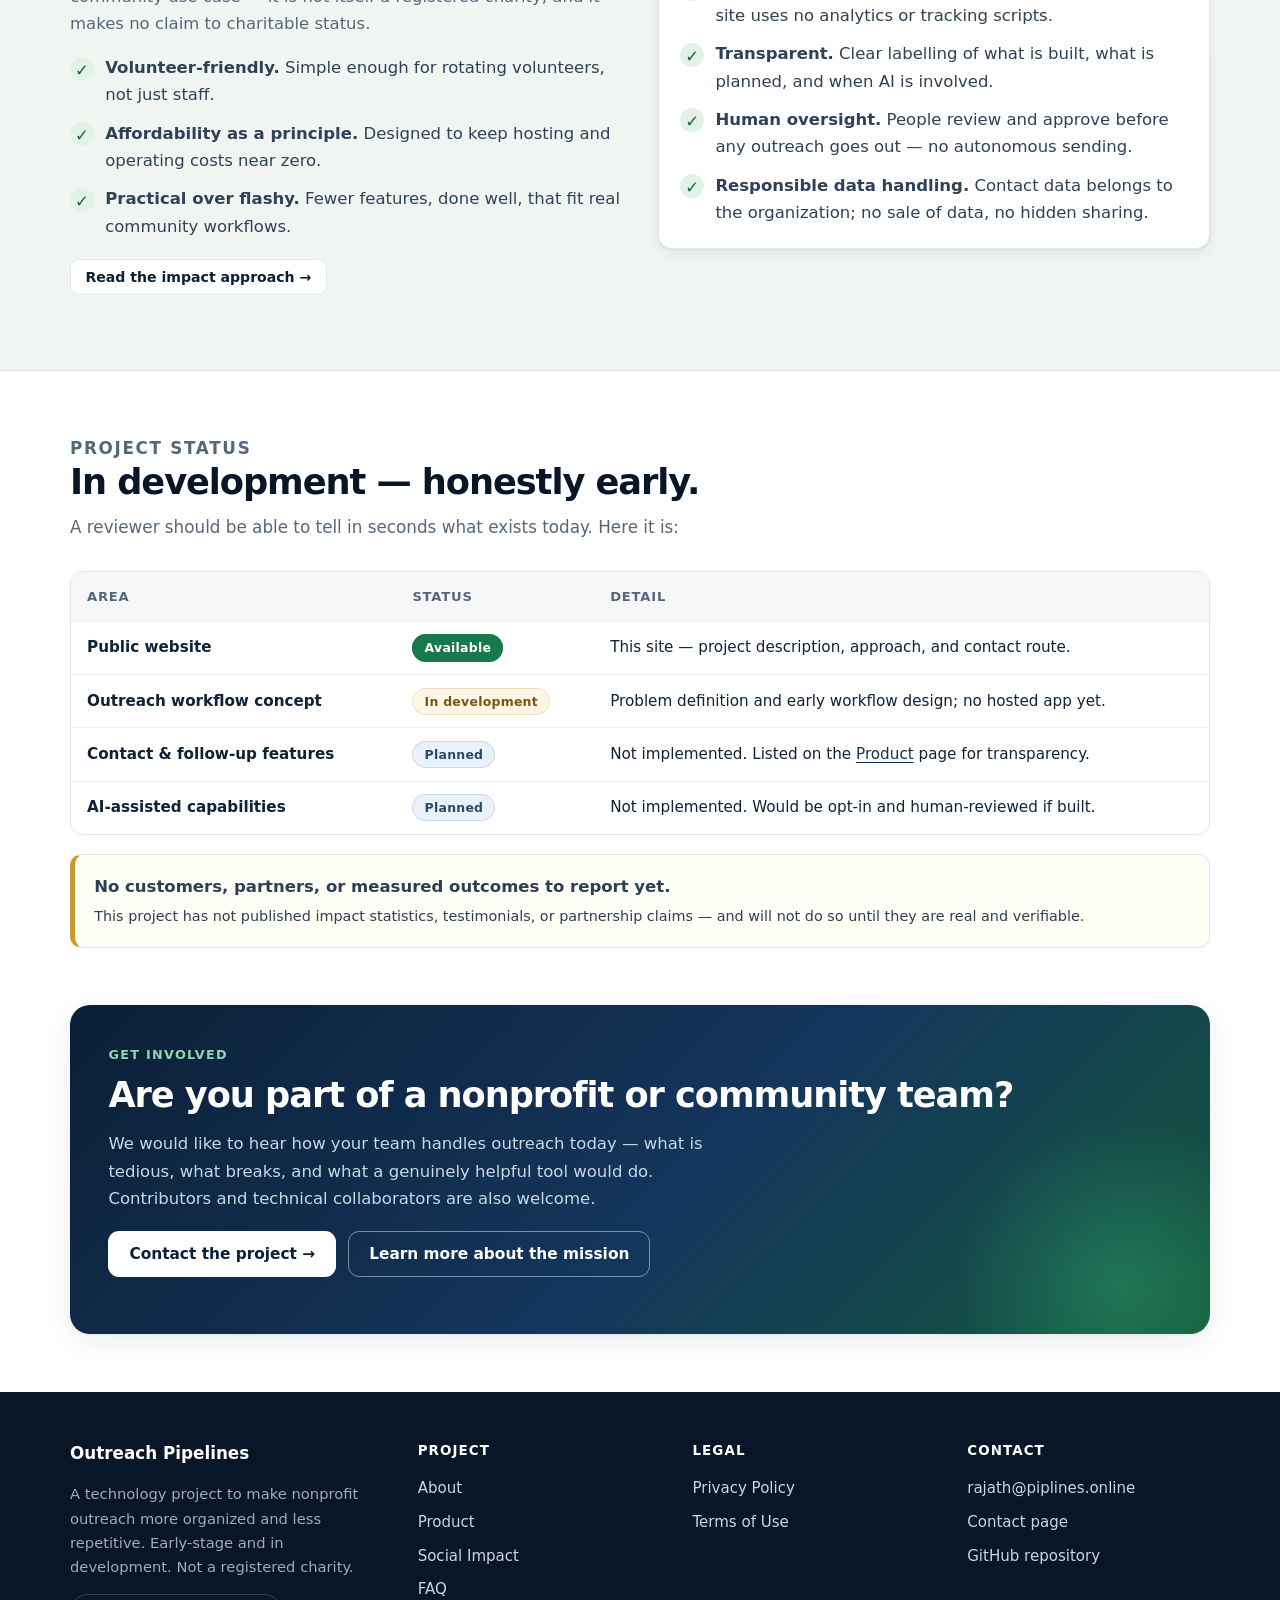
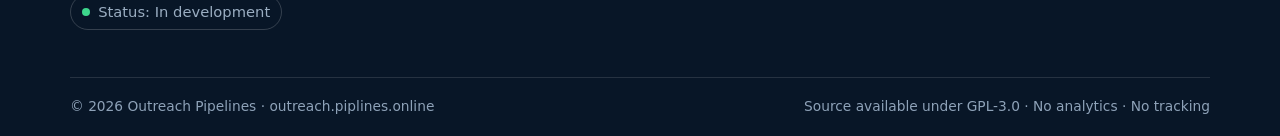
==== commit a5a186ef: "Use outreach.piplines.online as the public site domain" ====
--- a/index.html
+++ b/index.html
@@ -5,12 +5,12 @@
   <meta name="viewport" content="width=device-width, initial-scale=1">
   <title>Outreach Pipelines — Simpler outreach for nonprofits with limited time</title>
   <meta name="description" content="Outreach Pipelines is an early-stage technology project helping small nonprofit and community teams organize outreach workflows, manage contacts responsibly, and reduce repetitive administrative work.">
-  <link rel="canonical" href="https://piplines.online/">
+  <link rel="canonical" href="https://outreach.piplines.online/">
   <meta property="og:type" content="website">
   <meta property="og:site_name" content="Outreach Pipelines">
   <meta property="og:title" content="Outreach Pipelines — Simpler outreach for nonprofits with limited time">
   <meta property="og:description" content="An early-stage technology project to organize nonprofit outreach, coordinate follow-ups, and reduce repetitive admin — with responsible, human-led automation.">
-  <meta property="og:url" content="https://piplines.online/">
+  <meta property="og:url" content="https://outreach.piplines.online/">
   <meta name="theme-color" content="#0B1F36">
   <link rel="icon" href="/favicon.svg" type="image/svg+xml">
   <link rel="stylesheet" href="/assets/css/styles.css">
@@ -29,7 +29,7 @@
             <circle cx="14" cy="22" r="5" fill="#3DD68C"/><circle cx="14" cy="42" r="5" fill="#fff"/><circle cx="50" cy="42" r="5" fill="#3DD68C"/>
           </svg>
         </span>
-        <span class="brand-text"><strong>Outreach Pipelines</strong><small>piplines.online</small></span>
+        <span class="brand-text"><strong>Outreach Pipelines</strong><small>outreach.piplines.online</small></span>
       </a>
       <nav class="nav" data-nav aria-label="Primary">
         <a href="/" aria-current="page">Home</a>
@@ -217,7 +217,7 @@
         <div class="footer-col"><h4>Contact</h4><ul><li><a href="mailto:rajath@piplines.online">rajath@piplines.online</a></li><li><a href="/contact/">Contact page</a></li><li><a href="https://github.com/Rajathk6/Outreach_piplines" rel="noopener">GitHub repository</a></li></ul></div>
       </div>
       <div class="footer-bottom">
-        <span>© <span data-year>2026</span> Outreach Pipelines · piplines.online</span>
+        <span>© <span data-year>2026</span> Outreach Pipelines · outreach.piplines.online</span>
         <span>Source available under GPL-3.0 · No analytics · No tracking</span>
       </div>
     </div>
